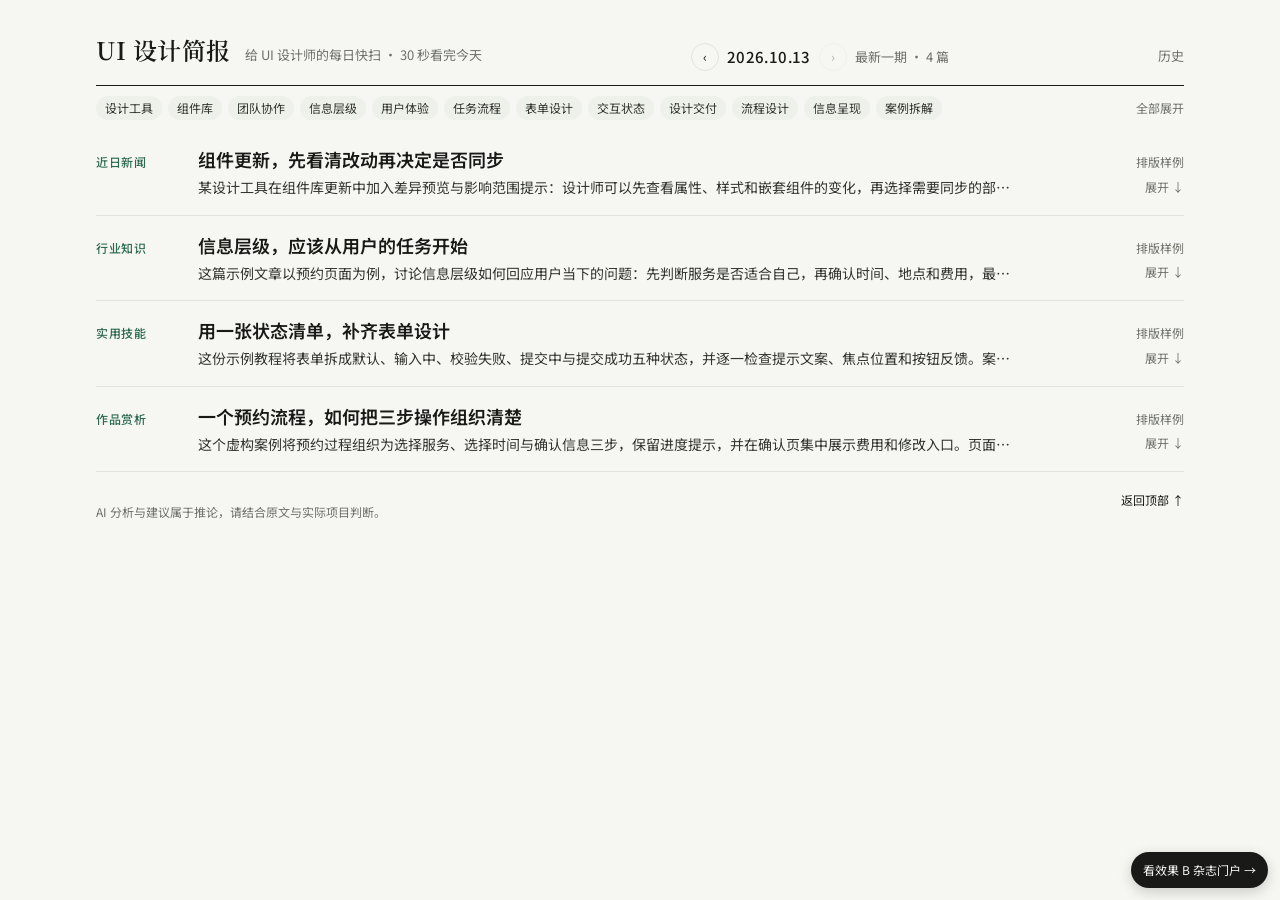
==== a.html @ 2e621b5a "UI 设计简报 两个效果 mockup" ====
<!doctype html>
<html lang="zh-CN">
<head>
<meta charset="utf-8">
<meta name="viewport" content="width=device-width, initial-scale=1">
<title>UI 设计简报 · 效果 A 纯素清单</title>
<meta name="claude:viewport-fit-sides" content="cover">
<link rel="stylesheet" href="https://fonts.googleapis.com/css2?family=Noto+Sans+SC:wght@400;500;700&family=Noto+Serif+SC:wght@600&display=swap">
<style>
/* Layout: one masthead row, then a four-row list that fits a 14" screen; detail opens in place. */
:root{
  --bg:#f6f6f3; --panel:#ffffff; --ink:#191a17; --body:#33352f; --muted:#6f726a; --line:#e2e3dc;
  --accent:#2c6b4f; --accent-soft:#e7f0ea; --tag:#eef0ea;
  --serif:"Noto Serif SC","Songti SC",serif; --sans:"Noto Sans SC","PingFang SC","Microsoft YaHei",system-ui,sans-serif;
}
@media (prefers-color-scheme: dark){:root:not([data-theme="light"]){--bg:#17181a;--panel:#1f2124;--ink:#ecebe4;--body:#cfcfc6;--muted:#8f918a;--line:#2e3034;--accent:#7dbf9b;--accent-soft:#1f3328;--tag:#282a2e;color-scheme:dark}}
:root[data-theme="dark"]{--bg:#17181a;--panel:#1f2124;--ink:#ecebe4;--body:#cfcfc6;--muted:#8f918a;--line:#2e3034;--accent:#7dbf9b;--accent-soft:#1f3328;--tag:#282a2e;color-scheme:dark}
*{box-sizing:border-box}
body{background:var(--bg);color:var(--ink);font-family:var(--sans);font-size:15px;line-height:1.7;-webkit-font-smoothing:antialiased}
a{color:inherit;text-decoration:none}
a:focus-visible,button:focus-visible{outline:2px solid var(--accent);outline-offset:3px;border-radius:3px}
button{font:inherit;color:inherit;background:none;border:0;cursor:pointer;padding:0}
.wrap{max-width:1120px;margin-inline:auto;padding-left:max(16px,env(safe-area-inset-left,0px));padding-right:max(16px,env(safe-area-inset-right,0px))}
/* masthead */
.mast{display:flex;align-items:flex-end;justify-content:space-between;gap:24px;padding-block:22px 14px;border-bottom:1px solid var(--ink);flex-wrap:wrap}
.brand{display:flex;align-items:baseline;gap:14px;flex-wrap:wrap}
.brand .name{font-family:var(--serif);font-size:24px;font-weight:600;letter-spacing:.5px}
.brand .claim{font-size:13px;color:var(--muted)}
.issue{display:flex;align-items:center;gap:8px;font-variant-numeric:tabular-nums;font-size:13px;color:var(--muted)}
.issue time{font-size:15px;color:var(--ink);font-weight:500;letter-spacing:.4px}
.issue .pg{width:28px;height:28px;display:grid;place-items:center;border:1px solid var(--line);border-radius:50%;color:var(--ink)}
.issue .pg:disabled{opacity:.3;cursor:default}
.mnav{display:flex;gap:18px;font-size:13px}
.mnav a,.mnav button{color:var(--muted);padding:4px 0}
.mnav a:hover,.mnav button:hover,.mnav [aria-current]{color:var(--ink)}
/* toolbar */
.bar{display:flex;align-items:center;justify-content:space-between;gap:16px;padding-block:10px;font-size:12px;color:var(--muted);flex-wrap:wrap}
.chips{display:flex;gap:6px;flex-wrap:wrap}
.chip{font-size:12px;padding:2px 9px;border-radius:999px;background:var(--tag);color:var(--body)}
.chip[aria-pressed="true"]{background:var(--accent);color:#fff}
/* list */
.list{list-style:none;margin:0;padding:0}
.item{border-bottom:1px solid var(--line)}
.row{display:grid;grid-template-columns:84px minmax(0,1fr) 150px;gap:18px;align-items:baseline;padding-block:16px}
.sec{font-size:12px;color:var(--accent);font-weight:500;letter-spacing:.5px;white-space:nowrap}
.main{min-width:0}
.title{margin:0;font-size:18px;font-weight:600;line-height:1.45;text-wrap:balance}
.title button{text-align:left;line-height:inherit}
.title button:hover{text-decoration:underline;text-underline-offset:4px;text-decoration-thickness:1px}
.lede{margin:4px 0 0;color:var(--body);font-size:14px;line-height:1.6;display:-webkit-box;-webkit-line-clamp:1;-webkit-box-orient:vertical;overflow:hidden}
.item[open] .lede{display:none}
.aside{display:flex;flex-direction:column;align-items:flex-end;gap:4px;font-size:12px;color:var(--muted);white-space:nowrap}
.aside a{color:var(--ink)}
.aside a:hover{color:var(--accent)}
.toggle{color:var(--muted)}
.toggle::after{content:"展开 ↓"}
.item[open] .toggle::after{content:"收起 ↑"}
.detail{display:none;grid-template-columns:84px minmax(0,1fr);gap:18px;padding-bottom:22px}
.item[open] .detail{display:grid}
.detail .body{grid-column:2;display:grid;grid-template-columns:minmax(0,1.5fr) minmax(0,1fr);gap:28px}
.detail p{margin:0}
.summary{color:var(--body);line-height:1.8;max-width:62ch}
.ai{background:var(--accent-soft);padding:14px 16px;border-radius:4px;font-size:14px;line-height:1.7}
.ai dt{font-size:11px;letter-spacing:1px;color:var(--accent);font-weight:700;margin-bottom:2px}
.ai dd{margin:0}
.ai dd+dt{margin-top:10px}
.ai .note{margin-top:10px;font-size:11px;color:var(--muted)}
.tags{display:flex;gap:6px;flex-wrap:wrap;margin-top:14px}
.tags .chip{cursor:pointer}
.foot{display:flex;justify-content:space-between;gap:16px;padding-block:18px 28px;font-size:12px;color:var(--muted);flex-wrap:wrap}
.foot a{color:var(--ink)}
.empty{padding-block:40px;color:var(--muted);text-align:center}
/* history */
.hist h1{font-family:var(--serif);font-size:22px;font-weight:600;margin:28px 0 6px}
.hist p.sub{margin:0 0 18px;color:var(--muted);font-size:13px}
.hrow{display:grid;grid-template-columns:120px minmax(0,1fr) 24px;gap:18px;padding-block:14px;border-top:1px solid var(--line);align-items:baseline}
.hrow:last-child{border-bottom:1px solid var(--line)}
.hrow time{font-variant-numeric:tabular-nums;font-weight:500}
.hrow .t{font-size:14px;color:var(--body);display:-webkit-box;-webkit-line-clamp:2;-webkit-box-orient:vertical;overflow:hidden}
.hrow .m{font-size:12px;color:var(--muted);margin-top:2px}
.hrow .arrow{color:var(--muted)}
.hrow:hover .arrow{color:var(--accent)}
.switch{position:fixed;right:max(12px,env(safe-area-inset-right,0px));bottom:max(12px,env(safe-area-inset-bottom,0px));font-size:12px;padding:8px 12px;border-radius:999px;background:var(--ink);color:var(--bg);box-shadow:0 4px 14px rgba(0,0,0,.18)}
@media (max-width:760px){
  .row{grid-template-columns:1fr;gap:6px;padding-block:14px}
  .aside{flex-direction:row;align-items:baseline;gap:14px;justify-content:space-between;white-space:normal}
  .detail{grid-template-columns:1fr}
  .detail .body{grid-column:1;grid-template-columns:1fr;gap:16px}
  .title{font-size:17px}
  .hrow{grid-template-columns:1fr;gap:4px}
  .hrow .arrow{display:none}
}
@media (prefers-reduced-motion:no-preference){.item .detail{animation:fade .18s ease-out}}
@keyframes fade{from{opacity:0;transform:translateY(-3px)}to{opacity:1;transform:none}}
</style>
</head>
<body>


<div class="wrap" id="app"></div>
<a class="switch" id="switch" href="b.html">看效果 B 杂志门户 →</a>

<script>
const DATA = [{"date":"2026-10-13","articles":[{"section":"news","title":"组件更新，先看清改动再决定是否同步","summary":"某设计工具在组件库更新中加入差异预览与影响范围提示：设计师可以先查看属性、样式和嵌套组件的变化，再选择需要同步的部分。更新入口同时列出可能受影响的页面，帮助团队在应用改动前完成检查。该功能仍处于试用阶段，复杂组件的兼容情况有待验证。","tags":["设计工具","组件库","团队协作"],"impact":"组件维护更容易定位变化，但团队仍需确认修改是否符合现有页面的使用场景。","advice":"先用一组常用组件试跑更新流程，核对交互状态与布局，再逐步同步到正式文件。","source":"排版样例","source_url":null,"article_date":null},{"section":"knowledge","title":"信息层级，应该从用户的任务开始","summary":"这篇示例文章以预约页面为例，讨论信息层级如何回应用户当下的问题：先判断服务是否适合自己，再确认时间、地点和费用，最后完成预约。它将字号、位置与留白视为表达优先级的手段，并提醒设计师不要把每条信息都处理成同样醒目的模块。","tags":["信息层级","用户体验","任务流程"],"impact":"页面的重点取决于用户要完成什么。统一放大所有内容，可能削弱真正重要的操作。","advice":"列出用户进入页面后的三个关键问题，检查首屏能否依次回答，再调整字号和留白。","source":"排版样例","source_url":null,"article_date":null},{"section":"skills","title":"用一张状态清单，补齐表单设计","summary":"这份示例教程将表单拆成默认、输入中、校验失败、提交中与提交成功五种状态，并逐一检查提示文案、焦点位置和按钮反馈。案例保留用户已经填写的内容，在发生错误的位置说明修改方式，让设计交付同时覆盖正常路径与常见异常情况。","tags":["表单设计","交互状态","设计交付"],"impact":"状态覆盖是否完整，会影响异常时的使用体验，也会影响设计与开发之间的沟通成本。","advice":"选一个正在做的表单，对照清单补齐状态，并用具体输入内容检查提示是否足够明确。","source":"排版样例","source_url":null,"article_date":null},{"section":"showcase","title":"一个预约流程，如何把三步操作组织清楚","summary":"这个虚构案例将预约过程组织为选择服务、选择时间与确认信息三步，保留进度提示，并在确认页集中展示费用和修改入口。页面使用同一套文字层级与按钮位置，减少切换步骤时的重新寻找。这里展示的是设计思路，尚无实际用户测试结果。","tags":["流程设计","信息呈现","案例拆解"],"impact":"稳定的操作位置与清晰的确认信息，有助于用户理解流程；实际效果仍需测试验证。","advice":"借鉴它的任务顺序和修改路径，再根据自己产品的信息量决定是否需要拆分步骤。","source":"排版样例","source_url":null,"article_date":null}]},{"date":"2026-10-12","articles":[{"section":"news","title":"把更新说明，放在用户需要它的地方","summary":"这是一则虚构的界面更新样例：产品在原有操作旁增加简短的新功能说明，让用户在实际任务中了解变化。说明可以关闭，再次需要时仍能从帮助入口找到。相比一次性展示所有更新，案例强调提示出现的时机与当前任务的关联。","impact":"及时说明变化可以减少重新学习的负担，但过多提示也会打断操作。","advice":"先选一个变化较大的操作，检查提示是否简短、可关闭，并提供再次查看的入口。","tags":["更新提示","产品体验"],"source":"排版样例","source_url":null,"article_date":null},{"section":"knowledge","title":"错误提示，需要告诉用户下一步","summary":"这篇排版样例讨论错误提示的三个要素：发生了什么、已经完成的操作是否保留，以及接下来可以怎么做。它以网络中断为例，比较只有错误代码的提示与提供重试入口的提示，帮助设计师从信息表达转向问题解决。","impact":"错误状态也是完整体验的一部分，恢复路径会影响用户能否继续完成任务。","advice":"找出流程中最常见的一种错误，用真实情境检查说明和恢复入口是否足够清楚。","tags":["错误状态","文案设计"],"source":"排版样例","source_url":null,"article_date":null},{"section":"skills","title":"交付前，检查键盘能否走完整个流程","summary":"这份虚构练习从进入表单开始，依次检查焦点顺序、按钮触发、弹窗关闭与焦点返回。操作过程中只使用键盘，并记录无法到达或无法看清焦点的位置。检查结果整理成具体页面与操作步骤，方便设计和开发共同修改。","impact":"键盘路径有助于发现被鼠标操作掩盖的交互问题。","advice":"从一个短流程开始，记录焦点顺序，确保当前操作位置清晰可见。","tags":["可访问性","交互检查"],"source":"排版样例","source_url":null,"article_date":null},{"section":"showcase","title":"让长表单的填写进度变得可预期","summary":"这个虚构案例将资料填写组织为基础信息、详细资料与最终确认三个阶段。界面说明每一阶段需要准备的内容，保留已经填写的信息，并允许返回修改。案例用于展示任务分组思路，没有实际完成率或用户测试数据。","impact":"清晰的步骤说明可以帮助用户评估投入，是否分步仍需结合任务复杂度判断。","advice":"先按用户理解的信息类别分组，再测试是否确实需要拆成多个页面。","tags":["表单流程","案例拆解"],"source":"排版样例","source_url":null,"article_date":null}]},{"date":"2026-09-30","articles":[{"section":"knowledge","title":"留白也在帮助读者理解内容关系","summary":"这篇虚构样例通过一个资讯页面讨论留白：关联内容之间保持较近距离，不同主题之间留出更明显的空间。示例比较标题、摘要、来源三层信息的间距，说明页面无需为每组信息增加边框，也能建立清楚的阅读顺序。","impact":"稳定的间距关系有助于分组，装饰性分隔线可以相应减少。","advice":"选择一个内容密集的页面，先调整组内和组间距离，再检查是否仍需要分隔线。","tags":["信息分组","视觉层级"],"source":"排版样例","source_url":null,"article_date":null},{"section":"skills","title":"用真实的长标题检查卡片布局","summary":"这份排版练习为同一张内容卡片准备短标题、长标题、多行摘要与缺少标签四种情况，观察组件能否自然伸展。它提醒设计师使用接近真实内容的数据检查布局，避免只在理想字数下成立的固定高度设计。","impact":"内容长度变化会暴露布局限制，提前检查能够减少上线后的截断和挤压。","advice":"为常用卡片准备几组极端但合理的文字，分别检查桌面和手机宽度。","tags":["响应式","组件检查"],"source":"排版样例","source_url":null,"article_date":null}]}];
const SECTIONS = {news:"近日新闻",knowledge:"行业知识",skills:"实用技能",showcase:"作品赏析"};
const ORDER = ["news","knowledge","skills","showcase"];
const dot = d => d.replaceAll("-",".");
const esc = s => String(s??"").replace(/[&<>"]/g,c=>({"&":"&amp;","<":"&lt;",">":"&gt;",'"':"&quot;"}[c]));
let issueIdx = 0, tagFilter = null, view = "issue", openAll = false;
const app = document.getElementById("app");

function render(){
  if(view==="history") return renderHistory();
  const issue = DATA[issueIdx];
  const arts = issue.articles.slice().sort((a,b)=>ORDER.indexOf(a.section)-ORDER.indexOf(b.section));
  const shown = tagFilter ? arts.filter(a=>a.tags.includes(tagFilter)) : arts;
  const allTags = [...new Set(arts.flatMap(a=>a.tags))];
  app.innerHTML = `
  <header class="mast">
    <div class="brand"><span class="name">UI 设计简报</span><span class="claim">给 UI 设计师的每日快扫 · 30 秒看完今天</span></div>
    <div class="issue">
      <button class="pg" id="prev" aria-label="上一期" ${issueIdx<DATA.length-1?"":"disabled"}>‹</button>
      <time datetime="${issue.date}">${dot(issue.date)}</time>
      <button class="pg" id="next" aria-label="下一期" ${issueIdx>0?"":"disabled"}>›</button>
      <span>${issueIdx===0?"最新一期":"往期"} · ${issue.articles.length} 篇</span>
    </div>
    <nav class="mnav" aria-label="主导航"><button id="toHist">历史</button></nav>
  </header>
  <div class="bar">
    <div class="chips" aria-label="按标签筛选">${allTags.map(t=>`<button class="chip" data-tag="${esc(t)}" aria-pressed="${t===tagFilter}">${esc(t)}</button>`).join("")}${tagFilter?`<button class="chip" data-tag="" style="background:none;color:var(--muted)">清除筛选 ×</button>`:""}</div>
    <button id="openAll">${openAll?"全部收起":"全部展开"}</button>
  </div>
  <ol class="list">${shown.length?shown.map((a,i)=>item(a,i)).join(""):`<li class="empty">本期没有带「${esc(tagFilter)}」标签的内容</li>`}</ol>
  <footer class="foot"><p>AI 分析与建议属于推论，请结合原文与实际项目判断。</p><a href="#top">返回顶部 ↑</a></footer>`;
  wire();
}
function item(a,i){
  const url = a.source_url;
  return `<li class="item" id="it${i}" ${openAll?"open":""}>
    <div class="row">
      <span class="sec">${SECTIONS[a.section]}</span>
      <div class="main">
        <h2 class="title"><button class="tbtn" aria-expanded="${openAll}" aria-controls="d${i}">${esc(a.title)}</button></h2>
        <p class="lede">${esc(a.summary)}</p>
      </div>
      <div class="aside">
        ${url?`<a href="${esc(url)}" target="_blank" rel="noopener">${esc(a.source)} ↗</a>`:`<span>${esc(a.source)}</span>`}
        <button class="toggle" aria-hidden="true" tabindex="-1"></button>
      </div>
    </div>
    <div class="detail" id="d${i}">
      <div class="body">
        <div>
          <p class="summary">${esc(a.summary)}</p>
          <div class="tags">${a.tags.map(t=>`<button class="chip" data-tag="${esc(t)}">${esc(t)}</button>`).join("")}</div>
        </div>
        <dl class="ai">
          <dt>影响</dt><dd>${esc(a.impact)}</dd>
          <dt>建议</dt><dd>${esc(a.advice)}</dd>
          <div class="note">AI 设计价值 · 推论，非原文结论</div>
        </dl>
      </div>
    </div>
  </li>`;
}
function renderHistory(){
  app.innerHTML = `
  <header class="mast">
    <div class="brand"><span class="name">UI 设计简报</span><span class="claim">历史简报</span></div>
    <nav class="mnav"><button id="toLatest">查看最新一期</button></nav>
  </header>
  <section class="hist">
    <h1>按日期回看</h1><p class="sub">已归档 ${DATA.length} 期</p>
    ${DATA.map((iss,i)=>`<a class="hrow" href="#" data-issue="${i}">
      <time datetime="${iss.date}">${dot(iss.date)}</time>
      <div><div class="t">${iss.articles.map(a=>esc(a.title)).join(" / ")}</div><div class="m">${iss.articles.length} 篇 · ${[...new Set(iss.articles.map(a=>SECTIONS[a.section]))].join(" · ")}</div></div>
      <span class="arrow">→</span></a>`).join("")}
  </section>
  <footer class="foot"><p>AI 分析与建议属于推论，请结合原文与实际项目判断。</p></footer>`;
  document.getElementById("toLatest").onclick=()=>{view="issue";issueIdx=0;render()};
  app.querySelectorAll("[data-issue]").forEach(el=>el.onclick=e=>{e.preventDefault();issueIdx=+el.dataset.issue;view="issue";render();window.scrollTo(0,0)});
}
function wire(){
  const prev=document.getElementById("prev"), next=document.getElementById("next");
  if(prev) prev.onclick=()=>{issueIdx++;tagFilter=null;render()};
  if(next) next.onclick=()=>{issueIdx--;tagFilter=null;render()};
  document.getElementById("toHist").onclick=()=>{view="history";render();window.scrollTo(0,0)};
  document.getElementById("openAll").onclick=()=>{openAll=!openAll;render()};
  app.querySelectorAll(".chip[data-tag]").forEach(c=>c.onclick=()=>{tagFilter=c.dataset.tag||null;render()});
  app.querySelectorAll(".item").forEach(li=>{
    const btn=li.querySelector(".tbtn");
    const flip=()=>{const o=!li.hasAttribute("open");li.toggleAttribute("open",o);btn.setAttribute("aria-expanded",o)};
    btn.onclick=flip;
    li.querySelector(".toggle").onclick=flip;
  });
}
render();
</script>

</body>
</html>
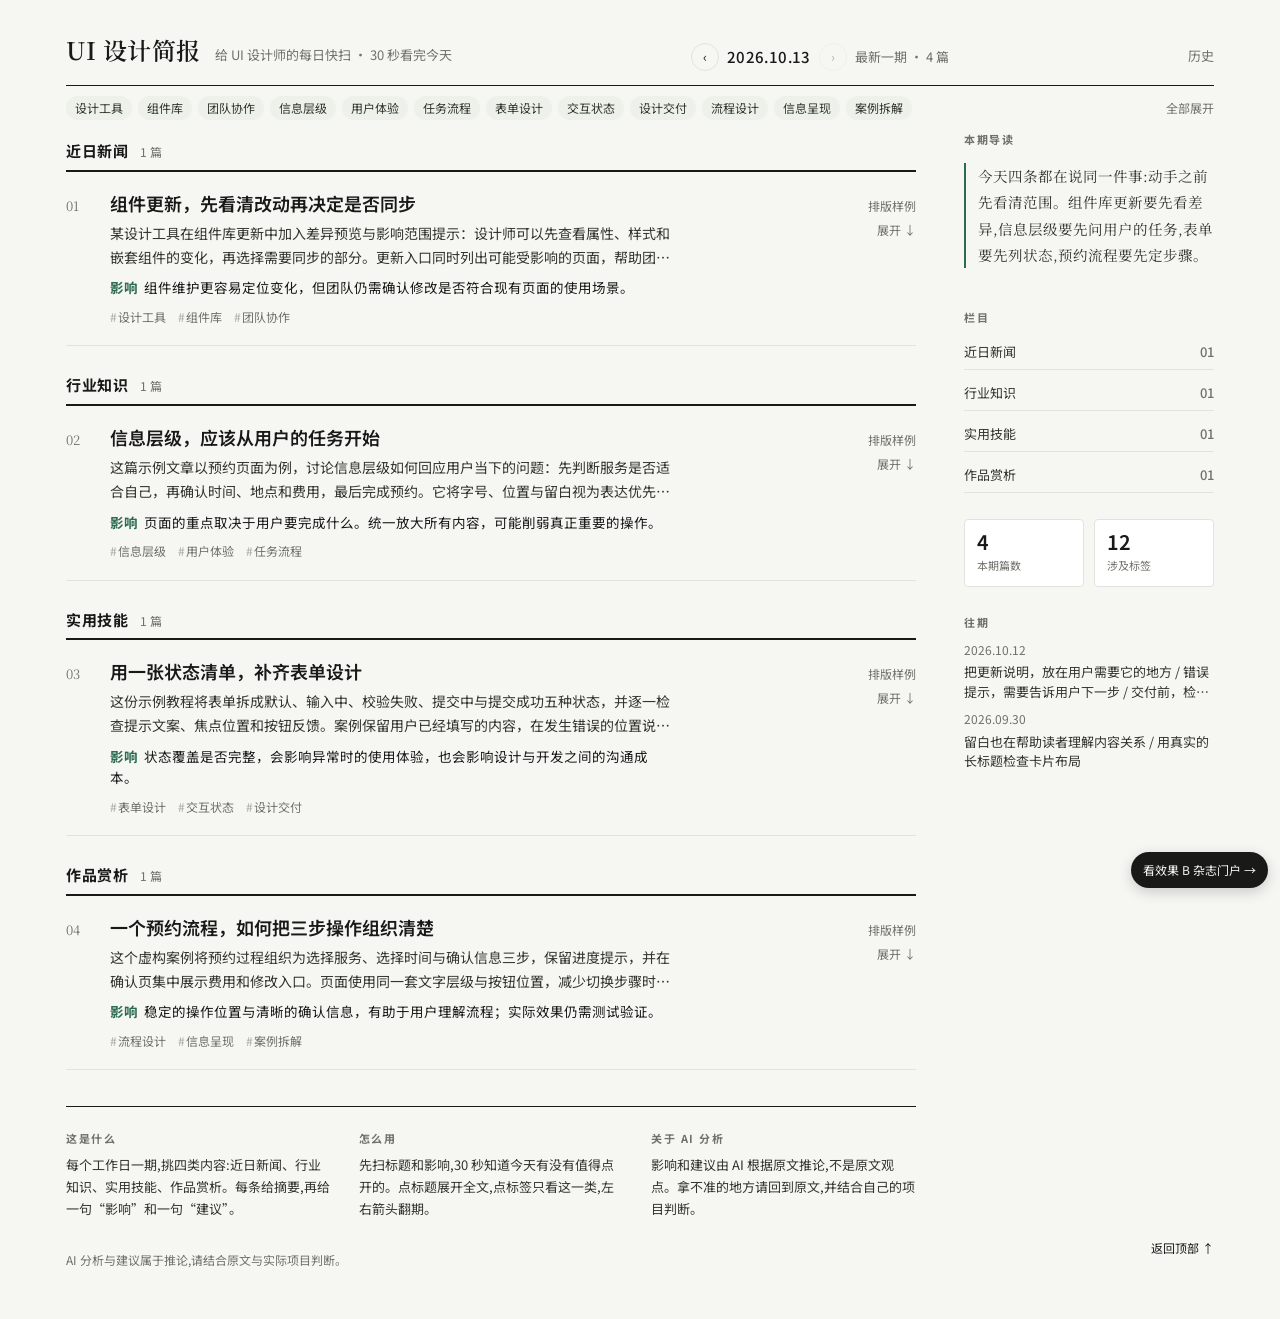
==== commit e0c9166d: "A: fuller plain layout (sidebar, impact line, tags, about)" ====
--- a/a.html
+++ b/a.html
@@ -20,7 +20,7 @@
 a{color:inherit;text-decoration:none}
 a:focus-visible,button:focus-visible{outline:2px solid var(--accent);outline-offset:3px;border-radius:3px}
 button{font:inherit;color:inherit;background:none;border:0;cursor:pointer;padding:0}
-.wrap{max-width:1120px;margin-inline:auto;padding-left:max(16px,env(safe-area-inset-left,0px));padding-right:max(16px,env(safe-area-inset-right,0px))}
+.wrap{max-width:1180px;margin-inline:auto;padding-left:max(16px,env(safe-area-inset-left,0px));padding-right:max(16px,env(safe-area-inset-right,0px))}
 /* masthead */
 .mast{display:flex;align-items:flex-end;justify-content:space-between;gap:24px;padding-block:22px 14px;border-bottom:1px solid var(--ink);flex-wrap:wrap}
 .brand{display:flex;align-items:baseline;gap:14px;flex-wrap:wrap}
@@ -38,24 +38,54 @@
 .chips{display:flex;gap:6px;flex-wrap:wrap}
 .chip{font-size:12px;padding:2px 9px;border-radius:999px;background:var(--tag);color:var(--body)}
 .chip[aria-pressed="true"]{background:var(--accent);color:#fff}
+/* layout */
+.cols{display:grid;grid-template-columns:minmax(0,1fr) 250px;gap:48px;align-items:start}
+.side{position:sticky;top:16px;display:grid;gap:26px;font-size:13px}
+.side h3{margin:0 0 8px;font-size:11px;letter-spacing:1.5px;color:var(--muted);font-weight:700;text-transform:uppercase}
+.note{font-family:var(--serif);font-size:14.5px;line-height:1.8;color:var(--body);border-left:2px solid var(--accent);padding-left:12px}
+.toc{display:grid;gap:6px}
+.toc a{display:flex;justify-content:space-between;padding:6px 0;border-bottom:1px solid var(--line);color:var(--body)}
+.toc a:hover{color:var(--accent)}
+.toc b{font-weight:500;color:var(--muted);font-variant-numeric:tabular-nums}
+.past{display:grid;gap:8px}
+.past a{display:grid;gap:2px;color:var(--body)}
+.past time{font-size:12px;color:var(--muted);font-variant-numeric:tabular-nums}
+.past span{display:-webkit-box;-webkit-line-clamp:2;-webkit-box-orient:vertical;overflow:hidden;line-height:1.5}
+.past a:hover span{color:var(--accent)}
+.stat{display:grid;grid-template-columns:1fr 1fr;gap:10px}
+.stat div{background:var(--panel);border:1px solid var(--line);border-radius:4px;padding:10px 12px}
+.stat b{display:block;font-size:20px;font-weight:600;line-height:1.2;font-variant-numeric:tabular-nums}
+.stat small{color:var(--muted);font-size:11px}
+.group{padding-top:26px}
+.group:first-child{padding-top:8px}
+.ghead{display:flex;align-items:baseline;gap:12px;padding-bottom:6px;border-bottom:2px solid var(--ink)}
+.ghead h2{margin:0;font-size:15px;font-weight:700;letter-spacing:.5px}
+.ghead span{font-size:12px;color:var(--muted)}
 /* list */
 .list{list-style:none;margin:0;padding:0}
 .item{border-bottom:1px solid var(--line)}
-.row{display:grid;grid-template-columns:84px minmax(0,1fr) 150px;gap:18px;align-items:baseline;padding-block:16px}
-.sec{font-size:12px;color:var(--accent);font-weight:500;letter-spacing:.5px;white-space:nowrap}
+.row{display:grid;grid-template-columns:28px minmax(0,1fr) 120px;gap:16px;align-items:baseline;padding-block:18px}
+.sec{font-family:var(--serif);font-size:13px;color:var(--muted);font-variant-numeric:tabular-nums}
 .main{min-width:0}
 .title{margin:0;font-size:18px;font-weight:600;line-height:1.45;text-wrap:balance}
 .title button{text-align:left;line-height:inherit}
 .title button:hover{text-decoration:underline;text-underline-offset:4px;text-decoration-thickness:1px}
-.lede{margin:4px 0 0;color:var(--body);font-size:14px;line-height:1.6;display:-webkit-box;-webkit-line-clamp:1;-webkit-box-orient:vertical;overflow:hidden}
+.lede{margin:6px 0 0;color:var(--body);font-size:14px;line-height:1.7;max-width:70ch;display:-webkit-box;-webkit-line-clamp:2;-webkit-box-orient:vertical;overflow:hidden}
 .item[open] .lede{display:none}
+.imp{margin:8px 0 0;font-size:13.5px;line-height:1.6;color:var(--ink);max-width:70ch}
+.imp b{font-weight:700;color:var(--accent);margin-right:6px}
+.item[open] .imp{display:none}
+.rowtags{display:flex;gap:6px 12px;flex-wrap:wrap;margin-top:8px;font-size:12px;color:var(--muted)}
+.rowtags button{color:var(--muted)}
+.rowtags button::before{content:"#";opacity:.6;margin-right:1px}
+.rowtags button:hover{color:var(--accent)}
 .aside{display:flex;flex-direction:column;align-items:flex-end;gap:4px;font-size:12px;color:var(--muted);white-space:nowrap}
 .aside a{color:var(--ink)}
 .aside a:hover{color:var(--accent)}
 .toggle{color:var(--muted)}
 .toggle::after{content:"展开 ↓"}
 .item[open] .toggle::after{content:"收起 ↑"}
-.detail{display:none;grid-template-columns:84px minmax(0,1fr);gap:18px;padding-bottom:22px}
+.detail{display:none;grid-template-columns:28px minmax(0,1fr);gap:16px;padding-bottom:22px}
 .item[open] .detail{display:grid}
 .detail .body{grid-column:2;display:grid;grid-template-columns:minmax(0,1.5fr) minmax(0,1fr);gap:28px}
 .detail p{margin:0}
@@ -67,6 +97,9 @@
 .ai .note{margin-top:10px;font-size:11px;color:var(--muted)}
 .tags{display:flex;gap:6px;flex-wrap:wrap;margin-top:14px}
 .tags .chip{cursor:pointer}
+.about{margin-top:36px;padding-top:22px;border-top:1px solid var(--ink);display:grid;grid-template-columns:repeat(3,minmax(0,1fr));gap:28px;font-size:13px;color:var(--body)}
+.about h4{margin:0 0 6px;font-size:11px;letter-spacing:1.5px;color:var(--muted);font-weight:700}
+.about p{margin:0;line-height:1.7}
 .foot{display:flex;justify-content:space-between;gap:16px;padding-block:18px 28px;font-size:12px;color:var(--muted);flex-wrap:wrap}
 .foot a{color:var(--ink)}
 .empty{padding-block:40px;color:var(--muted);text-align:center}
@@ -81,7 +114,8 @@
 .hrow .arrow{color:var(--muted)}
 .hrow:hover .arrow{color:var(--accent)}
 .switch{position:fixed;right:max(12px,env(safe-area-inset-right,0px));bottom:max(12px,env(safe-area-inset-bottom,0px));font-size:12px;padding:8px 12px;border-radius:999px;background:var(--ink);color:var(--bg);box-shadow:0 4px 14px rgba(0,0,0,.18)}
-@media (max-width:760px){
+@media (max-width:980px){.cols{grid-template-columns:1fr}.side{position:static;grid-template-columns:1fr 1fr}.about{grid-template-columns:1fr}}
+@media (max-width:760px){.side{grid-template-columns:1fr}
   .row{grid-template-columns:1fr;gap:6px;padding-block:14px}
   .aside{flex-direction:row;align-items:baseline;gap:14px;justify-content:space-between;white-space:normal}
   .detail{grid-template-columns:1fr}
@@ -104,6 +138,12 @@
 const DATA = [{"date":"2026-10-13","articles":[{"section":"news","title":"组件更新，先看清改动再决定是否同步","summary":"某设计工具在组件库更新中加入差异预览与影响范围提示：设计师可以先查看属性、样式和嵌套组件的变化，再选择需要同步的部分。更新入口同时列出可能受影响的页面，帮助团队在应用改动前完成检查。该功能仍处于试用阶段，复杂组件的兼容情况有待验证。","tags":["设计工具","组件库","团队协作"],"impact":"组件维护更容易定位变化，但团队仍需确认修改是否符合现有页面的使用场景。","advice":"先用一组常用组件试跑更新流程，核对交互状态与布局，再逐步同步到正式文件。","source":"排版样例","source_url":null,"article_date":null},{"section":"knowledge","title":"信息层级，应该从用户的任务开始","summary":"这篇示例文章以预约页面为例，讨论信息层级如何回应用户当下的问题：先判断服务是否适合自己，再确认时间、地点和费用，最后完成预约。它将字号、位置与留白视为表达优先级的手段，并提醒设计师不要把每条信息都处理成同样醒目的模块。","tags":["信息层级","用户体验","任务流程"],"impact":"页面的重点取决于用户要完成什么。统一放大所有内容，可能削弱真正重要的操作。","advice":"列出用户进入页面后的三个关键问题，检查首屏能否依次回答，再调整字号和留白。","source":"排版样例","source_url":null,"article_date":null},{"section":"skills","title":"用一张状态清单，补齐表单设计","summary":"这份示例教程将表单拆成默认、输入中、校验失败、提交中与提交成功五种状态，并逐一检查提示文案、焦点位置和按钮反馈。案例保留用户已经填写的内容，在发生错误的位置说明修改方式，让设计交付同时覆盖正常路径与常见异常情况。","tags":["表单设计","交互状态","设计交付"],"impact":"状态覆盖是否完整，会影响异常时的使用体验，也会影响设计与开发之间的沟通成本。","advice":"选一个正在做的表单，对照清单补齐状态，并用具体输入内容检查提示是否足够明确。","source":"排版样例","source_url":null,"article_date":null},{"section":"showcase","title":"一个预约流程，如何把三步操作组织清楚","summary":"这个虚构案例将预约过程组织为选择服务、选择时间与确认信息三步，保留进度提示，并在确认页集中展示费用和修改入口。页面使用同一套文字层级与按钮位置，减少切换步骤时的重新寻找。这里展示的是设计思路，尚无实际用户测试结果。","tags":["流程设计","信息呈现","案例拆解"],"impact":"稳定的操作位置与清晰的确认信息，有助于用户理解流程；实际效果仍需测试验证。","advice":"借鉴它的任务顺序和修改路径，再根据自己产品的信息量决定是否需要拆分步骤。","source":"排版样例","source_url":null,"article_date":null}]},{"date":"2026-10-12","articles":[{"section":"news","title":"把更新说明，放在用户需要它的地方","summary":"这是一则虚构的界面更新样例：产品在原有操作旁增加简短的新功能说明，让用户在实际任务中了解变化。说明可以关闭，再次需要时仍能从帮助入口找到。相比一次性展示所有更新，案例强调提示出现的时机与当前任务的关联。","impact":"及时说明变化可以减少重新学习的负担，但过多提示也会打断操作。","advice":"先选一个变化较大的操作，检查提示是否简短、可关闭，并提供再次查看的入口。","tags":["更新提示","产品体验"],"source":"排版样例","source_url":null,"article_date":null},{"section":"knowledge","title":"错误提示，需要告诉用户下一步","summary":"这篇排版样例讨论错误提示的三个要素：发生了什么、已经完成的操作是否保留，以及接下来可以怎么做。它以网络中断为例，比较只有错误代码的提示与提供重试入口的提示，帮助设计师从信息表达转向问题解决。","impact":"错误状态也是完整体验的一部分，恢复路径会影响用户能否继续完成任务。","advice":"找出流程中最常见的一种错误，用真实情境检查说明和恢复入口是否足够清楚。","tags":["错误状态","文案设计"],"source":"排版样例","source_url":null,"article_date":null},{"section":"skills","title":"交付前，检查键盘能否走完整个流程","summary":"这份虚构练习从进入表单开始，依次检查焦点顺序、按钮触发、弹窗关闭与焦点返回。操作过程中只使用键盘，并记录无法到达或无法看清焦点的位置。检查结果整理成具体页面与操作步骤，方便设计和开发共同修改。","impact":"键盘路径有助于发现被鼠标操作掩盖的交互问题。","advice":"从一个短流程开始，记录焦点顺序，确保当前操作位置清晰可见。","tags":["可访问性","交互检查"],"source":"排版样例","source_url":null,"article_date":null},{"section":"showcase","title":"让长表单的填写进度变得可预期","summary":"这个虚构案例将资料填写组织为基础信息、详细资料与最终确认三个阶段。界面说明每一阶段需要准备的内容，保留已经填写的信息，并允许返回修改。案例用于展示任务分组思路，没有实际完成率或用户测试数据。","impact":"清晰的步骤说明可以帮助用户评估投入，是否分步仍需结合任务复杂度判断。","advice":"先按用户理解的信息类别分组，再测试是否确实需要拆成多个页面。","tags":["表单流程","案例拆解"],"source":"排版样例","source_url":null,"article_date":null}]},{"date":"2026-09-30","articles":[{"section":"knowledge","title":"留白也在帮助读者理解内容关系","summary":"这篇虚构样例通过一个资讯页面讨论留白：关联内容之间保持较近距离，不同主题之间留出更明显的空间。示例比较标题、摘要、来源三层信息的间距，说明页面无需为每组信息增加边框，也能建立清楚的阅读顺序。","impact":"稳定的间距关系有助于分组，装饰性分隔线可以相应减少。","advice":"选择一个内容密集的页面，先调整组内和组间距离，再检查是否仍需要分隔线。","tags":["信息分组","视觉层级"],"source":"排版样例","source_url":null,"article_date":null},{"section":"skills","title":"用真实的长标题检查卡片布局","summary":"这份排版练习为同一张内容卡片准备短标题、长标题、多行摘要与缺少标签四种情况，观察组件能否自然伸展。它提醒设计师使用接近真实内容的数据检查布局，避免只在理想字数下成立的固定高度设计。","impact":"内容长度变化会暴露布局限制，提前检查能够减少上线后的截断和挤压。","advice":"为常用卡片准备几组极端但合理的文字，分别检查桌面和手机宽度。","tags":["响应式","组件检查"],"source":"排版样例","source_url":null,"article_date":null}]}];
 const SECTIONS = {news:"近日新闻",knowledge:"行业知识",skills:"实用技能",showcase:"作品赏析"};
 const ORDER = ["news","knowledge","skills","showcase"];
+const NOTES = {
+  "2026-10-13":"今天四条都在说同一件事:动手之前先看清范围。组件库更新要先看差异,信息层级要先问用户的任务,表单要先列状态,预约流程要先定步骤。",
+  "2026-10-12":"这期偏“说明”:更新提示放在哪、错误提示说什么、键盘能不能走通,都是把变化讲清楚的功夫。案例是长表单的进度分组。",
+  "2026-09-30":"两条短的:留白怎么帮读者分组,以及用真实长标题去撞一撞卡片布局。"
+};
+const ABOUT = [["这是什么","每个工作日一期,挑四类内容:近日新闻、行业知识、实用技能、作品赏析。每条给摘要,再给一句“影响”和一句“建议”。"],["怎么用","先扫标题和影响,30 秒知道今天有没有值得点开的。点标题展开全文,点标签只看这一类,左右箭头翻期。"],["关于 AI 分析","影响和建议由 AI 根据原文推论,不是原文观点。拿不准的地方请回到原文,并结合自己的项目判断。"]];
 const dot = d => d.replaceAll("-",".");
 const esc = s => String(s??"").replace(/[&<>"]/g,c=>({"&":"&amp;","<":"&lt;",">":"&gt;",'"':"&quot;"}[c]));
 let issueIdx = 0, tagFilter = null, view = "issue", openAll = false;
@@ -115,6 +155,9 @@
   const arts = issue.articles.slice().sort((a,b)=>ORDER.indexOf(a.section)-ORDER.indexOf(b.section));
   const shown = tagFilter ? arts.filter(a=>a.tags.includes(tagFilter)) : arts;
   const allTags = [...new Set(arts.flatMap(a=>a.tags))];
+  const counts = ORDER.map(k=>[k, arts.filter(a=>a.section===k).length]).filter(x=>x[1]);
+  const groups = ORDER.map(k=>[k, shown.filter(a=>a.section===k)]).filter(x=>x[1].length);
+  let n=0;
   app.innerHTML = `
   <header class="mast">
     <div class="brand"><span class="name">UI 设计简报</span><span class="claim">给 UI 设计师的每日快扫 · 30 秒看完今天</span></div>
@@ -130,18 +173,34 @@
     <div class="chips" aria-label="按标签筛选">${allTags.map(t=>`<button class="chip" data-tag="${esc(t)}" aria-pressed="${t===tagFilter}">${esc(t)}</button>`).join("")}${tagFilter?`<button class="chip" data-tag="" style="background:none;color:var(--muted)">清除筛选 ×</button>`:""}</div>
     <button id="openAll">${openAll?"全部收起":"全部展开"}</button>
   </div>
-  <ol class="list">${shown.length?shown.map((a,i)=>item(a,i)).join(""):`<li class="empty">本期没有带「${esc(tagFilter)}」标签的内容</li>`}</ol>
-  <footer class="foot"><p>AI 分析与建议属于推论，请结合原文与实际项目判断。</p><a href="#top">返回顶部 ↑</a></footer>`;
+  <div class="cols">
+    <div>
+      ${groups.length?groups.map(([k,list])=>`<section class="group" id="g-${k}">
+        <div class="ghead"><h2>${SECTIONS[k]}</h2><span>${list.length} 篇</span></div>
+        <ol class="list">${list.map(a=>item(a,n++)).join("")}</ol>
+      </section>`).join(""):`<p class="empty">本期没有带「${esc(tagFilter)}」标签的内容</p>`}
+      <section class="about">${ABOUT.map(([h,p])=>`<div><h4>${h}</h4><p>${p}</p></div>`).join("")}</section>
+    </div>
+    <aside class="side">
+      <div><h3>本期导读</h3><p class="note">${esc(NOTES[issue.date]||"")}</p></div>
+      <div><h3>栏目</h3><div class="toc">${counts.map(([k,c])=>`<a href="#g-${k}">${SECTIONS[k]}<b>${String(c).padStart(2,"0")}</b></a>`).join("")}</div></div>
+      <div class="stat"><div><b>${issue.articles.length}</b><small>本期篇数</small></div><div><b>${allTags.length}</b><small>涉及标签</small></div></div>
+      <div><h3>往期</h3><div class="past">${DATA.map((iss,i)=>i===issueIdx?"":`<a href="#" data-issue="${i}"><time>${dot(iss.date)}</time><span>${iss.articles.map(a=>esc(a.title)).join(" / ")}</span></a>`).join("")}</div></div>
+    </aside>
+  </div>
+  <footer class="foot"><p>AI 分析与建议属于推论,请结合原文与实际项目判断。</p><a href="#top">返回顶部 ↑</a></footer>`;
   wire();
 }
 function item(a,i){
   const url = a.source_url;
   return `<li class="item" id="it${i}" ${openAll?"open":""}>
     <div class="row">
-      <span class="sec">${SECTIONS[a.section]}</span>
+      <span class="sec">${String(i+1).padStart(2,"0")}</span>
       <div class="main">
         <h2 class="title"><button class="tbtn" aria-expanded="${openAll}" aria-controls="d${i}">${esc(a.title)}</button></h2>
         <p class="lede">${esc(a.summary)}</p>
+        <p class="imp"><b>影响</b>${esc(a.impact)}</p>
+        <div class="rowtags">${a.tags.map(t=>`<button data-tag="${esc(t)}">${esc(t)}</button>`).join("")}</div>
       </div>
       <div class="aside">
         ${url?`<a href="${esc(url)}" target="_blank" rel="noopener">${esc(a.source)} ↗</a>`:`<span>${esc(a.source)}</span>`}
@@ -186,7 +245,8 @@
   if(next) next.onclick=()=>{issueIdx--;tagFilter=null;render()};
   document.getElementById("toHist").onclick=()=>{view="history";render();window.scrollTo(0,0)};
   document.getElementById("openAll").onclick=()=>{openAll=!openAll;render()};
-  app.querySelectorAll(".chip[data-tag]").forEach(c=>c.onclick=()=>{tagFilter=c.dataset.tag||null;render()});
+  app.querySelectorAll(".chip[data-tag],.rowtags [data-tag]").forEach(c=>c.onclick=()=>{tagFilter=c.dataset.tag||null;render()});
+  app.querySelectorAll(".past [data-issue]").forEach(el=>el.onclick=e=>{e.preventDefault();issueIdx=+el.dataset.issue;tagFilter=null;render();window.scrollTo(0,0)});
   app.querySelectorAll(".item").forEach(li=>{
     const btn=li.querySelector(".tbtn");
     const flip=()=>{const o=!li.hasAttribute("open");li.toggleAttribute("open",o);btn.setAttribute("aria-expanded",o)};
